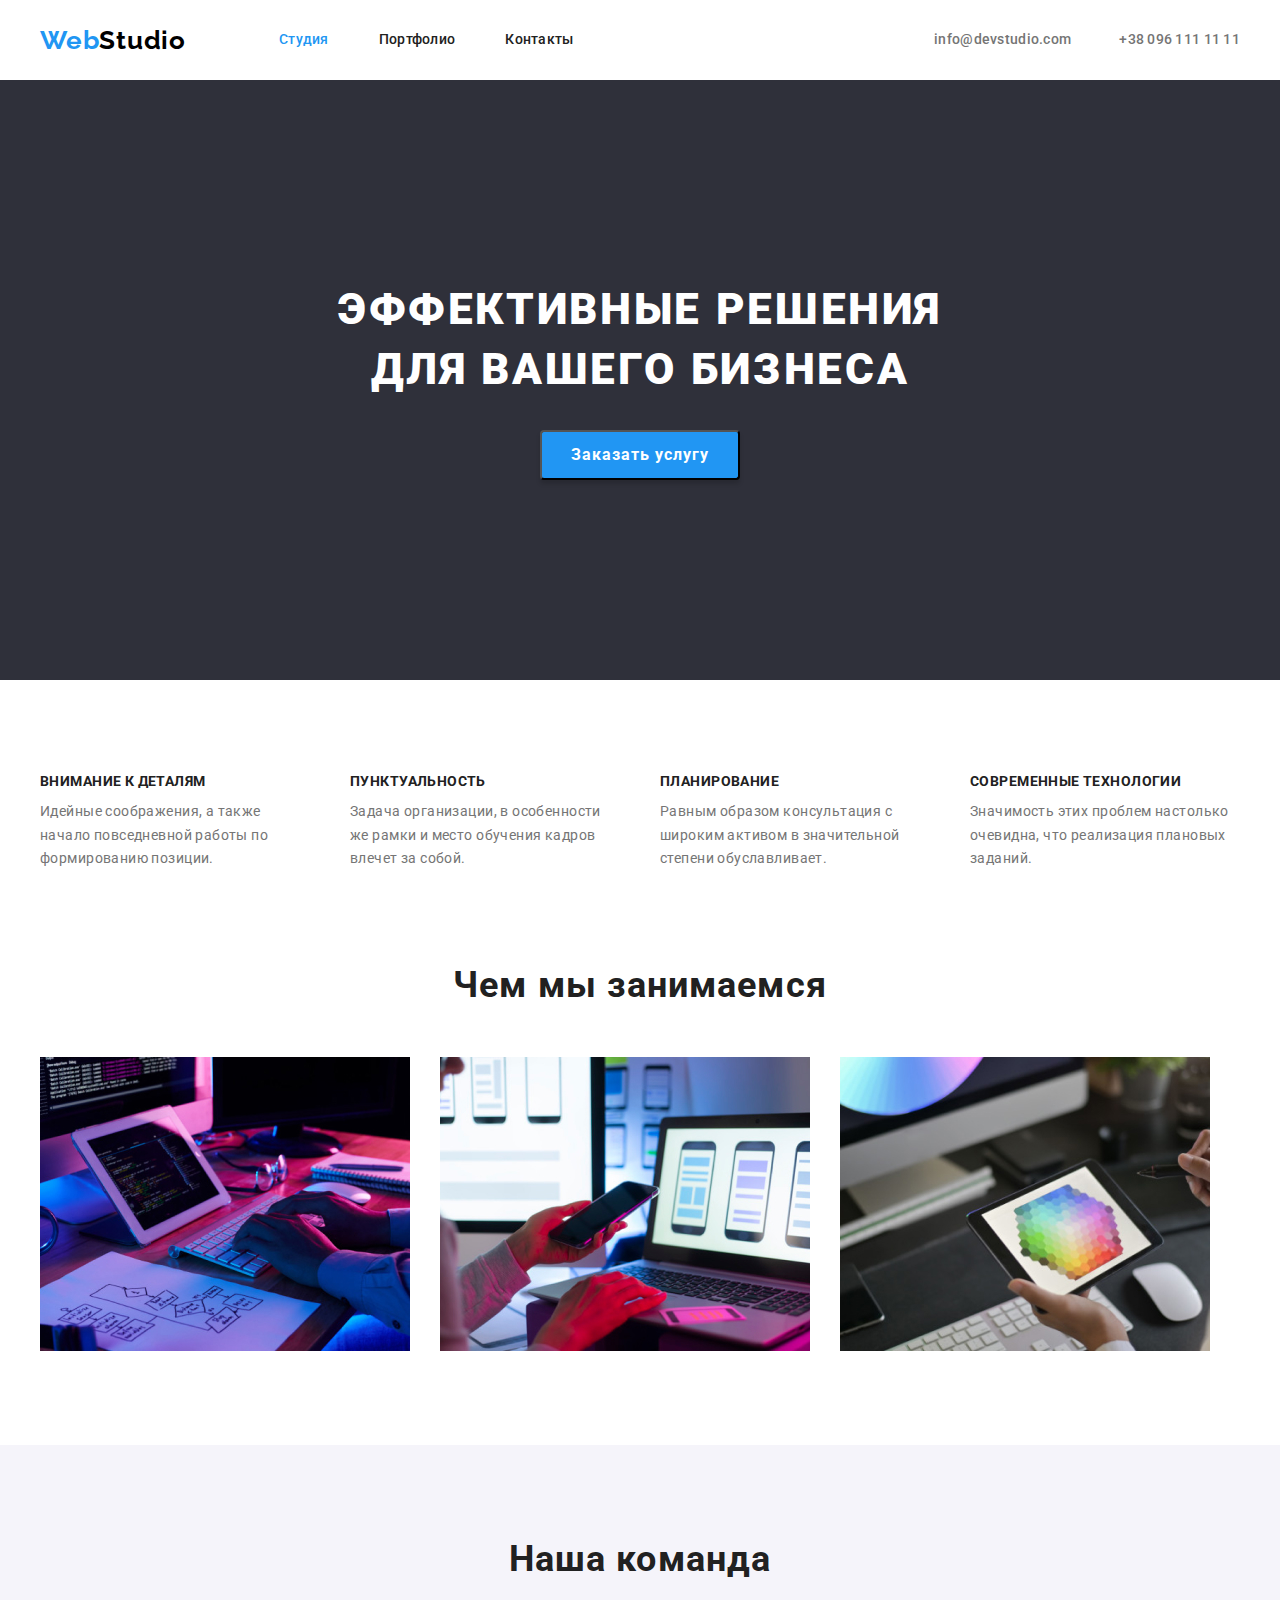
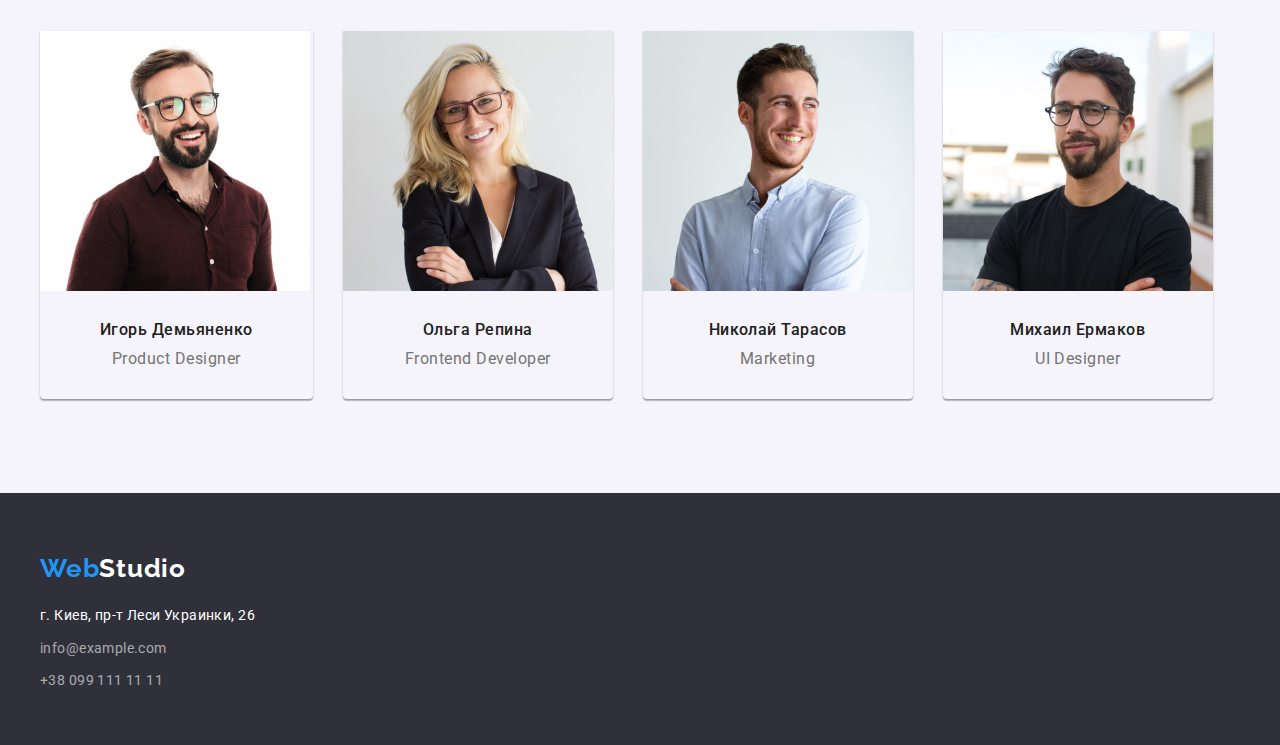
==== index.html @ 692b7ed9 "create" ====
<!DOCTYPE html>
<html lang="ru">
  <head>
    <meta charset="UTF-8" />
    <meta name="viewport" content="width=device-width, initial-scale=1.0" />
    <title>Студия</title>
    <link
      rel="stylesheet"
      href="htts://cdnjs.cloudflare.com/ajax/libs/modern-normalize/1.0.0/modern-normalize.css"
    />
    <link
      href="https://fonts.googleapis.com/css2?family=Raleway:wght@700&family=Roboto:wght@400;500;700;900&display=swap"
      rel="stylesheet"
    />

    <link rel="stylesheet" href="./css/styles.css" />
  </head>

  <body>
    <!-- HEADER -->
    <header class="header">
      <div class="container">
        <nav class="navigation">
          <a class="logo link" href=""
            >Web<span class="logo-second">Studio</span>
          </a>
          <ul class="navigation-list list">
            <li class="navigation-list-item">
              <a
                class="navigation-list-link link current size-navigation"
                href=""
                >Студия</a
              >
            </li>
            <li class="navigation-list-item">
              <a
                class="navigation-list-link link size-navigation"
                href="./portfolio.html"
                >Портфолио</a
              >
            </li>
            <li class="navigation-list-item">
              <a class="navigation-list-link link size-navigation" href=""
                >Контакты</a
              >
            </li>
          </ul>
        </nav>
        <ul class="list navigation-second">
          <li>
            <a class="header-mail link" href="mailto:info@devstudio.com "
              >info@devstudio.com</a
            >
          </li>
          <li class="list-telephone">
            <a class="header-tel link" href="tel:+380961111111"
              >+38 096 111 11 11</a
            >
          </li>
        </ul>
      </div>
    </header>
    <main>
      <!--services-->
      <section class="services">
        <div class="container">
          <h1 class="main-title">Эффективные решения для вашего бизнеса</h1>
          <button class="button" type="button">Заказать услугу</button>
        </div>
      </section>
      <!--quality-->
      <section class="middle">
        <div class="container">
          <h2 hidden>Наши лучшие качества</h2>
          <ul class="list list-forms">
            <li class="list-quality">
              <h3 class="quality">Внимание к деталям</h3>
              <p class="quality-inside">
                Идейные соображения, а также начало повседневной работы по
                формированию позиции.
              </p>
            </li>
            <li class="list-quality">
              <h3 class="quality">Пунктуальность</h3>
              <p class="quality-inside">
                Задача организации, в особенности же рамки и место обучения
                кадров влечет за собой.
              </p>
            </li>
            <li class="list-quality">
              <h3 class="quality">Планирование</h3>
              <p class="quality-inside">
                Равным образом консультация с широким активом в значительной
                степени обуславливает.
              </p>
            </li>
            <li class="list-quality">
              <h3 class="quality">Современные технологии</h3>
              <p class="quality-inside">
                Значимость этих проблем настолько очевидна, что реализация
                плановых заданий.
              </p>
            </li>
          </ul>
        </div>
      </section>
      <!--about us-->
      <section class="jobs">
        <div class="container">
          <h2 class="about-us">Чем мы занимаемся</h2>
          <ul class="list picture-list">
            <li class="job-picture">
              <img
                src="./images/o-nas/box-1.jpg"
                alt="пишет код"
                width="370"
                height="294"
              />
            </li>
            <li class="job-picture">
              <img
                src="./images/o-nas/img.jpg"
                alt="держит телефон"
                width="370"
                height="294"
              />
            </li>
            <li class="job-picture">
              <img
                src="./images/o-nas/box-3.jpg"
                alt="держит планшет"
                width="370"
                height="294"
              />
            </li>
          </ul>
        </div>
      </section>
      <!--Команда-->
      <section class="section-second">
        <div class="container">
          <h2 class="team">Наша команда</h2>
          <ul class="list list-photo">
            <li class="photo-border">
              <img
                src="./images/komanda/img.jpg"
                alt="фото парня"
                width="270"
                height="260"
              />
              <div class="name">
                <h3 class="team-name">Игорь Демьяненко</h3>
                <p class="team-profil" lang="en">Product Designer</p>
              </div>
            </li>
            <li class="photo-border">
              <img
                src="./images/komanda/img-1.jpg"
                alt="фото девушки"
                width="270"
                height="260"
              />
              <div class="name">
                <h3 class="team-name">Ольга Репина</h3>
                <p class="team-profil" lang="en">Frontend Developer</p>
              </div>
            </li>
            <li class="photo-border">
              <img
                src="./images/komanda/img-2.jpg"
                alt="фото парня"
                width="270"
                height="260"
              />
              <div class="name">
                <h3 class="team-name">Николай Тарасов</h3>
                <p class="team-profil" lang="en">Marketing</p>
              </div>
            </li>
            <li class="photo-border">
              <img
                src="./images/komanda/img-3.jpg"
                alt="фото парня"
                width="270"
                height="260"
              />
              <div class="name">
                <h3 class="team-name">Михаил Ермаков</h3>
                <p class="team-profil" lang="en">UI Designer</p>
              </div>
            </li>
          </ul>
        </div>
      </section>
    </main>
    <!--Footer-->
    <footer class="footer">
      <div class="container">
        <a class="footer-logo link" href=""
          >Web<span class="footer-logo-second">Studio</span>
        </a>
        <address class="list-adress">
          <a
            class="address navigation-list-link link"
            href=" https://goo.gl/maps/Kp2JSWdoejmREXsi8"
            >г. Киев, пр-т Леси Украинки, 26</a
          >

          <a
            class="navigation-list-link contacts link"
            href="mailto:info@example.com"
            >info@example.com</a
          >

          <a class="navigation-list-link contacts link" href="tel:+380991111111"
            >+38 099 111 11 11</a
          >
        </address>
      </div>
    </footer>
  </body>
</html>
---- css/styles.css ----
/*-----INDEX.HTML-------*/

/*-----GENERAL-----*/
:root {
  --primary-text-color: #757575;
  --title-text-color: #212121;
  --main-text-color: #ffffff;
  --accent-color: #2196f3;
  --logo-color: #000000;
  --other-color: #f5f4fa;
  --contacts-color: rgba(255, 255, 255, 0.6);
  --background-color: #2f303a;
}

*,
*::before,
*::after {
  box-sizing: border-box;
  margin: 0;
  padding: 0;
}
body {
  font-family: 'Roboto', sans-serif;
  background: var(--main-text-color);
}
.list {
  list-style: none;
}
.link {
  text-decoration: none;
}

img {
  display: block;
}

.container {
  width: 1230px;
  padding: 0 15px;
  margin: 0 auto;
  align-items: center;
}

/*----- END GENERAL-----*/

/*-----HEADER-----*/

.header .container {
  display: flex;
}
.logo {
  margin-right: 93px;
}
.navigation-list-item:not(:last-child) {
  margin-right: 50px;
}

.navigation {
  display: flex;
  align-items: center;
}
.navigation-list {
  display: flex;
}
.navigation-second {
  display: flex;
  justify-content: flex-end;
  margin-left: auto;
}
.list-telephone {
  margin-left: 48px;
}

.logo {
  font-family: 'Raleway', sans-serif;
  font-weight: 700;
  font-size: 26px;
  line-height: 1.19;
  letter-spacing: 0.03em;
  color: var(--accent-color);
}
.logo-second {
  color: var(--logo-color);
}

.navigation-list-link {
  display: block;
  font-weight: 500;
  font-size: 14px;
  line-height: 1.14;
  letter-spacing: 0.02em;
  color: var(--title-text-color);
}

.navigation-list-link:hover,
.navigation-list-link:focus,
.header-mail:hover,
.header-mail:focus,
.header-tel:hover,
.header-tel:focus {
  color: var(--accent-color);
}
.current {
  color: var(--accent-color);
}
.size-navigation {
  padding-top: 32px;
  padding-bottom: 32px;
}

.header-mail,
.header-tel {
  display: block;

  font-weight: 500;
  font-size: 14px;
  line-height: 1.14;
  letter-spacing: 0.02em;
  color: var(--primary-text-color);
  padding-top: 32px;
  padding-bottom: 32px;
}

/*-----END HEADER-----*/

/*------MAIN------*/
.services {
  background: var(--background-color);
  text-align: center;
  padding-top: 200px;
  padding-bottom: 200px;
}

.main-title {
  font-weight: 900;
  font-size: 44px;
  line-height: 1.36;
  letter-spacing: 0.06em;
  text-transform: uppercase;
  color: var(--main-text-color);
  width: 660px;
  margin: 0 auto;
}
.button {
  background: var(--accent-color);
  box-shadow: 0px 4px 4px rgba(0, 0, 0, 0.15);
  font-weight: 700;
  font-size: 16px;
  line-height: 1.87;
  letter-spacing: 0.06em;
  color: var(--main-text-color);
  width: 200px;
  height: 50px;
  border-radius: 4px;
  margin-top: 30px;
}

.pictures-items {
  padding: 20px 24px 20px 24px;
}
.list-quality:not(:last-child) {
  margin-right: 30px;
}
.list-forms {
  display: flex;
  justify-content: space-between;
}
.middle {
  padding-top: 94px;
}

.quality {
  font-weight: 700;
  font-size: 14px;
  line-height: 1.14;
  letter-spacing: 0.03em;
  text-transform: uppercase;
  color: var(--title-text-color);

  margin-bottom: 10px;
}

.quality-inside {
  font-weight: 400;
  font-size: 14px;
  line-height: 1.71;
  letter-spacing: 0.03em;
  color: var(--primary-text-color);
  width: 270px;
}

.job-picture:not(:last-child) {
  margin-right: 30px;
}

.picture-list {
  display: flex;
}
.about-us,
.team {
  font-weight: 700;
  font-size: 36px;
  line-height: 1.16;
  letter-spacing: 0.03em;
  color: var(--title-text-color);
}
.jobs {
  padding-top: 94px;
  padding-bottom: 94px;
}

.about-us {
  text-align: center;

  margin-bottom: 50px;
}
.section-second {
  background: var(--other-color);
  padding-top: 94px;
  padding-bottom: 94px;
}
.photo-border:not(:last-child) {
  margin-right: 30px;
}
.photo-border {
  box-shadow: 0px 1px 3px rgba(0, 0, 0, 0.12), 0px 1px 1px rgba(0, 0, 0, 0.14),
    0px 2px 1px rgba(0, 0, 0, 0.2);
  border-radius: 0px 0px 4px 4px;
}

.team {
  text-align: center;
  margin-bottom: 50px;
}

.list-photo {
  display: flex;
}

.team-name {
  font-weight: 500;
  font-size: 16px;
  line-height: 1.18;
  letter-spacing: 0.03em;
  color: var(--title-text-color);
}
.name {
  text-align: center;
  padding-top: 30px;
  padding-bottom: 30px;
  padding-left: 60px;
  padding-right: 60px;
}
.team-profil {
  font-weight: 400;
  font-size: 16px;
  line-height: 1.18;
  letter-spacing: 0.03em;
  color: var(--primary-text-color);
  text-align: center;
  margin-top: 10px;
}
/*------END MAIN------*/

/*------FOOTER------*/

.footer {
  background: var(--background-color);
  height: 252px;
  padding-top: 60px;
  padding-bottom: 60px;
}
.list-adress {
  margin-top: 20px;
}
.footer-logo {
  font-family: 'Raleway', sans-serif;
  font-weight: 700;
  font-size: 26px;
  line-height: 1.19;
  letter-spacing: 0.03em;
  color: var(--accent-color);
}
.footer-logo-second {
  color: var(--main-text-color);
}
.navigation-list-link:not(:last-child) {
  margin-bottom: 9px;
}
.address {
  font-style: normal;
  font-weight: 400;
  font-size: 14px;
  line-height: 1.71;
  letter-spacing: 0.03em;
  color: var(--main-text-color);
}

.contacts {
  font-style: normal;
  font-weight: 400;
  font-size: 14px;
  line-height: 1.71;
  letter-spacing: 0.03em;
  color: var(--contacts-color);
}

/*------END FOOTER------*/

/*----END INDEX.HTML----*/

/*----PORTFOLIO-----*/

.header-border {
  border-bottom: 1px solid #ececec;
}

.first-section {
  padding-bottom: 94px;
  padding-top: 94px;
}
/*----MAIN-----*/

.all-button {
  display: flex;
  justify-content: center;

  margin-bottom: 50px;
}
.project:not(:last-child) {
  margin-right: 8px;
}
.projects {
  font-weight: 500;
  font-size: 16px;
  line-height: 1.62;
  letter-spacing: 0.03em;
  color: var(--title-text-color);
  background: var(--other-color);
  border-radius: 4px;
  text-align: center;
  padding-top: 6px;
  padding-bottom: 6px;
  padding-right: 22px;
  padding-left: 22px;
}
.projects:hover,
.projects:focus {
  background: var(--accent-color);
  color: var(--main-text-color);
}
.border:nth-child(3n) {
  margin-right: 0;
}
.border:nth-last-child(-n + 3) {
  margin-bottom: 0;
}
.border {
  width: 370px;

  border: 1px solid #eeeeee;
  margin-right: 30px;
  margin-bottom: 30px;
}

.container .list {
  display: flex;
  flex-wrap: wrap;
}
.our-projects {
  font-weight: 700;
  font-size: 18px;
  line-height: 2;
  letter-spacing: 0.06em;
  color: var(--title-text-color);
  margin-bottom: 4px;
}

.our-projects-type {
  font-weight: 400;
  font-size: 16px;
  line-height: 1.87;
  letter-spacing: 0.03em;
  color: var(--primary-text-color);
}

/*-----END MAIN*/ ;
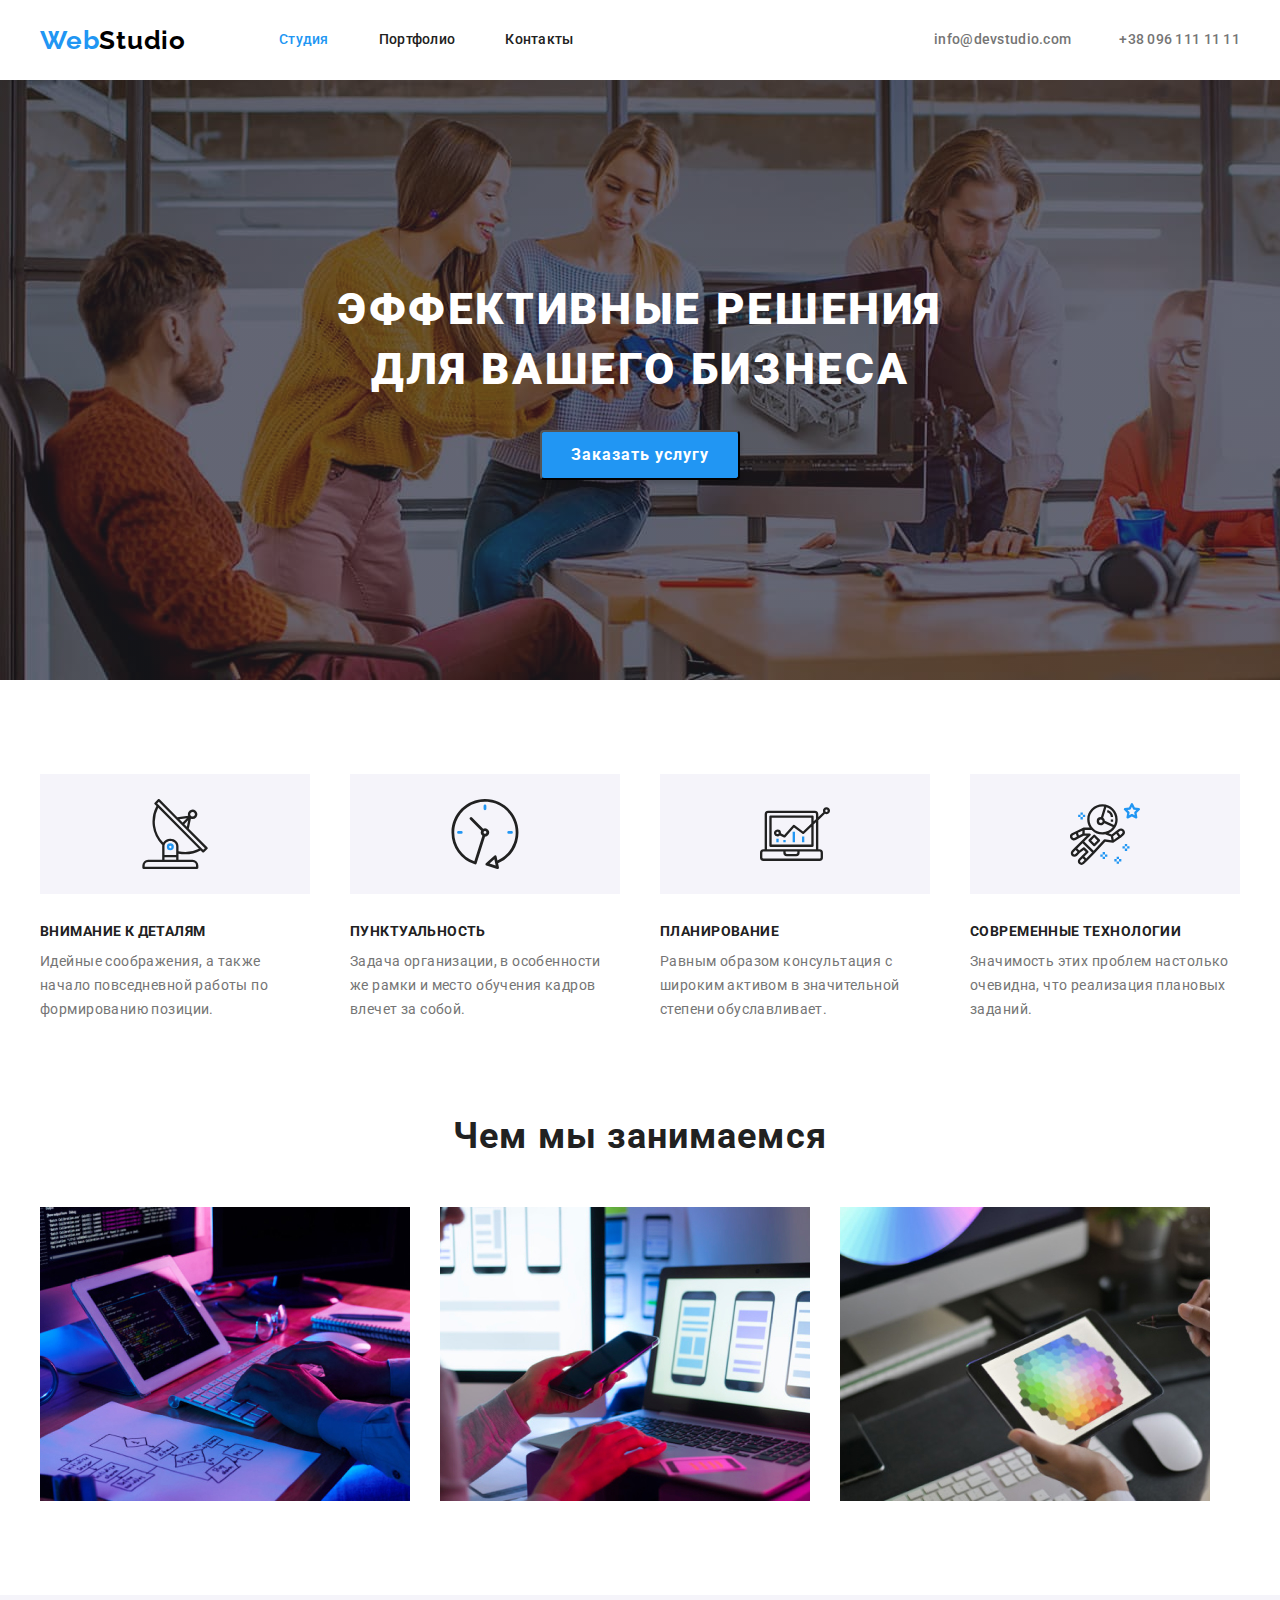
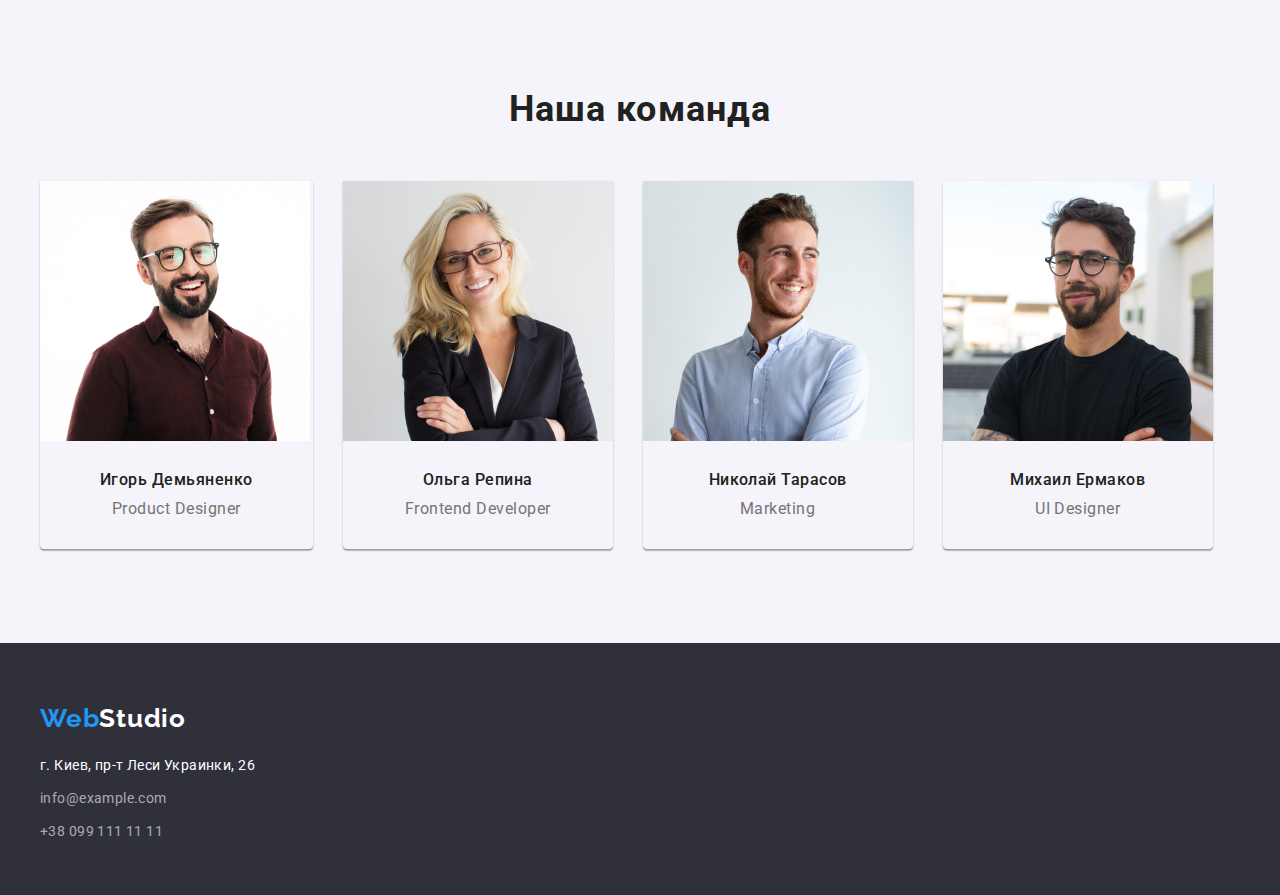
==== commit 3dc5fe2c: "20%" ====
--- a/index.html
+++ b/index.html
@@ -62,7 +62,7 @@
     </header>
     <main>
       <!--services-->
-      <section class="services">
+      <section class="services overlay">
         <div class="container">
           <h1 class="main-title">Эффективные решения для вашего бизнеса</h1>
           <button class="button" type="button">Заказать услугу</button>
@@ -73,28 +73,28 @@
         <div class="container">
           <h2 hidden>Наши лучшие качества</h2>
           <ul class="list list-forms">
-            <li class="list-quality">
+            <li class="list-quality icon-group">
               <h3 class="quality">Внимание к деталям</h3>
               <p class="quality-inside">
                 Идейные соображения, а также начало повседневной работы по
                 формированию позиции.
               </p>
             </li>
-            <li class="list-quality">
+            <li class="list-quality icon-clock">
               <h3 class="quality">Пунктуальность</h3>
               <p class="quality-inside">
                 Задача организации, в особенности же рамки и место обучения
                 кадров влечет за собой.
               </p>
             </li>
-            <li class="list-quality">
+            <li class="list-quality icon-diagram">
               <h3 class="quality">Планирование</h3>
               <p class="quality-inside">
                 Равным образом консультация с широким активом в значительной
                 степени обуславливает.
               </p>
             </li>
-            <li class="list-quality">
+            <li class="list-quality icon-astronaut">
               <h3 class="quality">Современные технологии</h3>
               <p class="quality-inside">
                 Значимость этих проблем настолько очевидна, что реализация
--- a/css/styles.css
+++ b/css/styles.css
@@ -111,7 +111,6 @@
 .header-mail,
 .header-tel {
   display: block;
-
   font-weight: 500;
   font-size: 14px;
   line-height: 1.14;
@@ -124,8 +123,18 @@
 /*-----END HEADER-----*/
 
 /*------MAIN------*/
+.overlay {
+  background-image: linear-gradient(
+      rgba(47, 48, 58, 0.4),
+      rgba(47, 48, 58, 0.4)
+    ),
+    url(../images/main/Overlay.jpg);
+  height: 600px;
+  max-width: 1600px;
+  margin-left: auto;
+  margin-right: auto;
+}
 .services {
-  background: var(--background-color);
   text-align: center;
   padding-top: 200px;
   padding-bottom: 200px;
@@ -161,6 +170,27 @@
 .list-quality:not(:last-child) {
   margin-right: 30px;
 }
+.list-quality::before {
+  display: block;
+  content: '';
+  height: 120px;
+  background-repeat: no-repeat;
+  background-position: center;
+  background-color: var(--other-color);
+}
+.icon-group::before {
+  background-image: url(../images/quality/Group.svg);
+}
+.icon-clock::before {
+  background-image: url(../images/quality/clock.svg);
+}
+.icon-diagram::before {
+  background-image: url(../images/quality/diagram.svg);
+}
+.icon-astronaut::before {
+  background-image: url(../images/quality/astronaut.svg);
+}
+
 .list-forms {
   display: flex;
   justify-content: space-between;
@@ -176,7 +206,7 @@
   letter-spacing: 0.03em;
   text-transform: uppercase;
   color: var(--title-text-color);
-
+  margin-top: 30px;
   margin-bottom: 10px;
 }
 
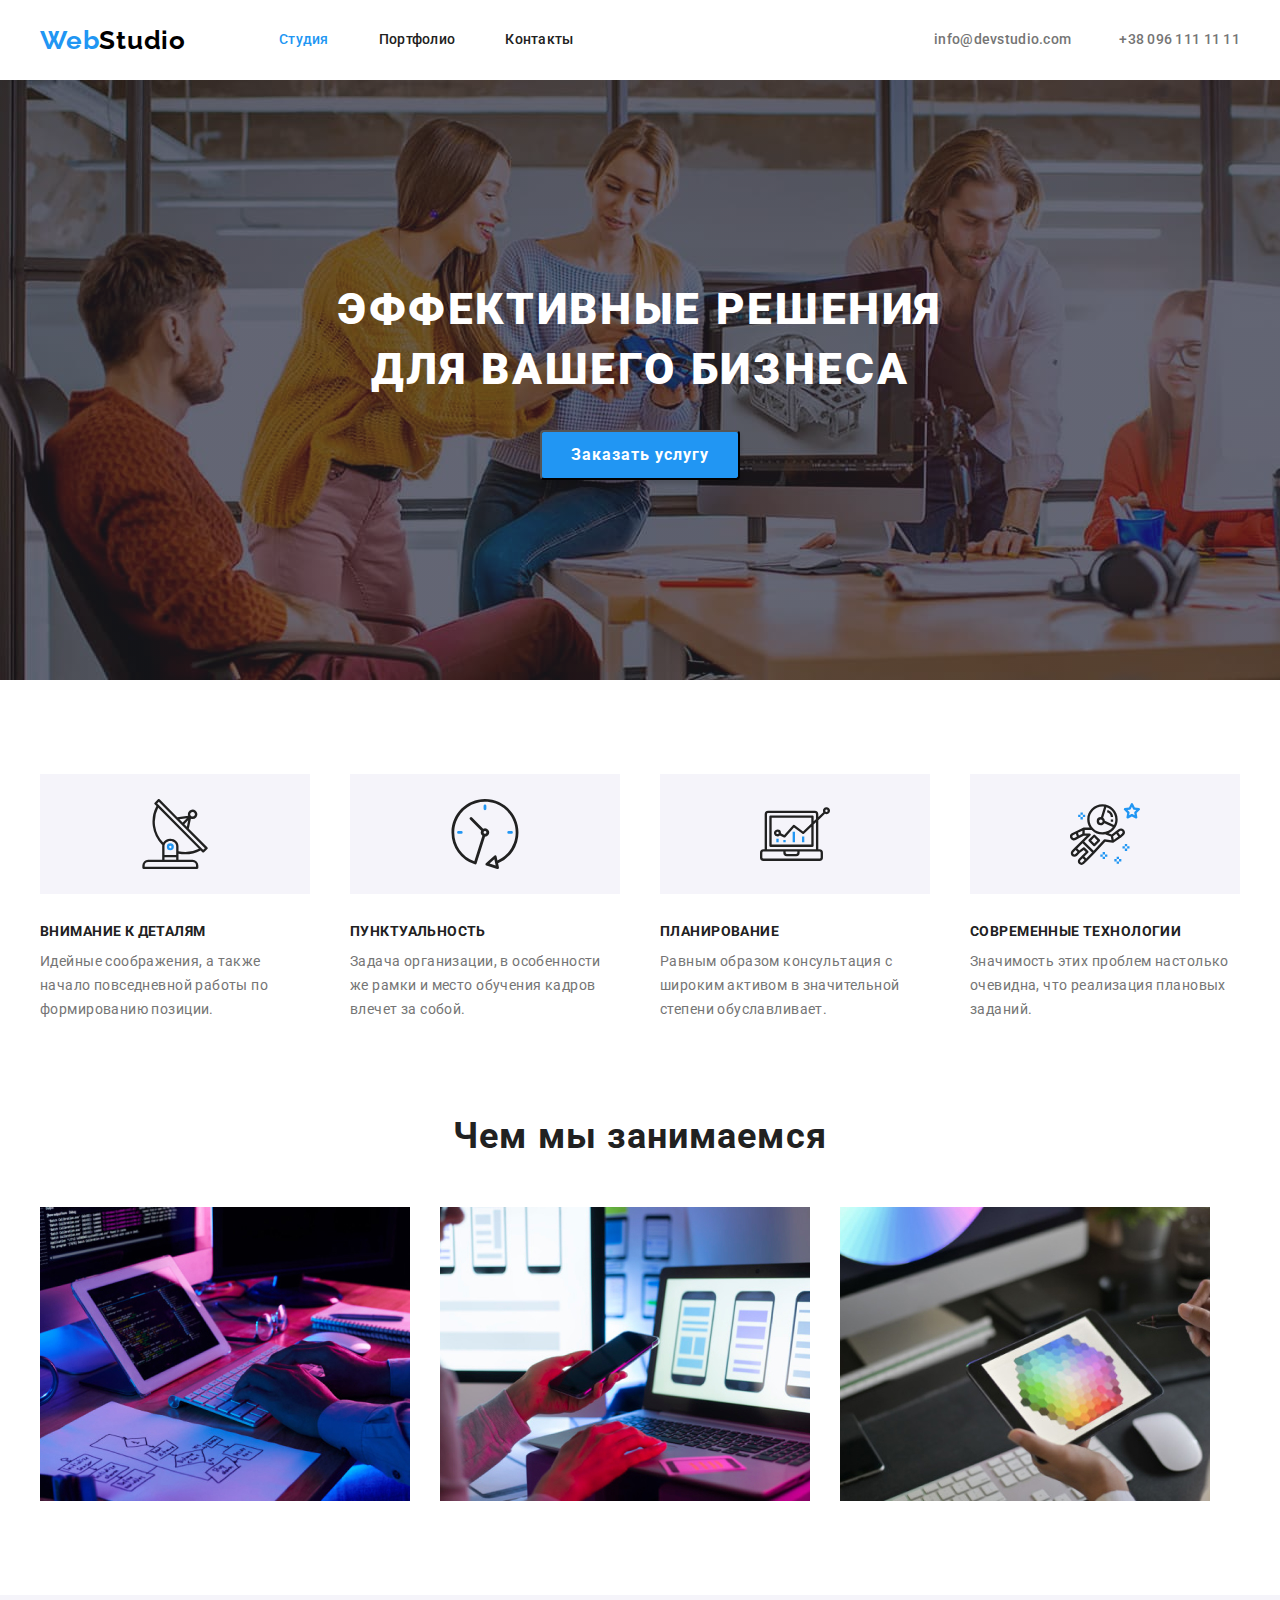
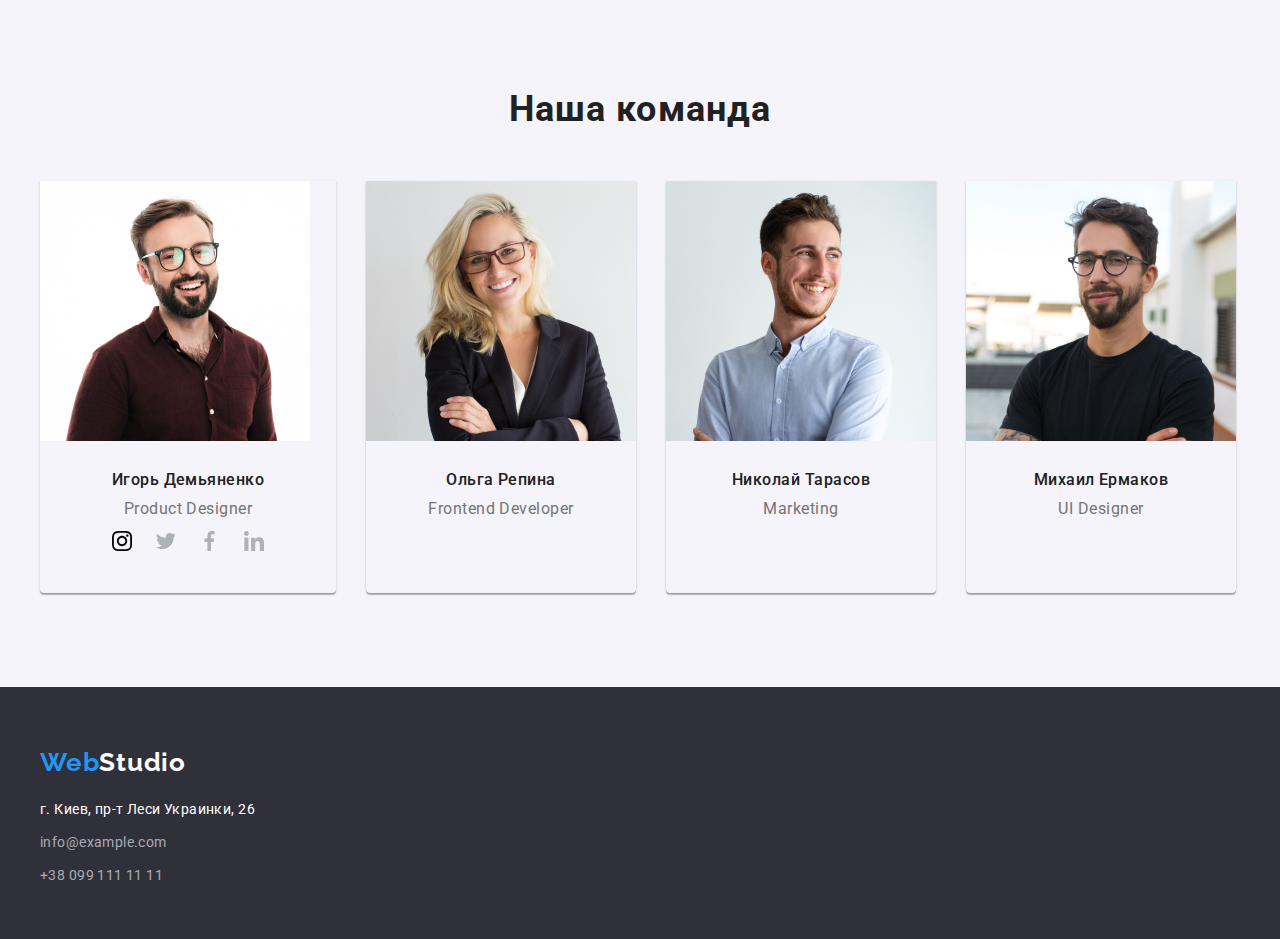
==== commit ebb01003: "40%" ====
--- a/index.html
+++ b/index.html
@@ -151,6 +151,36 @@
               <div class="name">
                 <h3 class="team-name">Игорь Демьяненко</h3>
                 <p class="team-profil" lang="en">Product Designer</p>
+                <ul class="list">
+                  <li>
+                    <a class="link icon-list-team" href="">
+                      <svg class="team-svg">
+                        <use href="./images/sprite.svg#icon-instagram"></use>
+                      </svg>
+                    </a>
+                  </li>
+                  <li>
+                    <a class="link icon-list-team" href="">
+                      <svg class="team-svg">
+                        <use href="./images/sprite.svg#icon-twitter"></use>
+                      </svg>
+                    </a>
+                  </li>
+                  <li>
+                    <a class="link icon-list-team" href="">
+                      <svg class="team-svg">
+                        <use href="./images/sprite.svg#icon-facebook"></use>
+                      </svg>
+                    </a>
+                  </li>
+                  <li>
+                    <a class="link icon-list-team" href="">
+                      <svg class="team-svg">
+                        <use href="./images/sprite.svg#icon-linkedin"></use>
+                      </svg>
+                    </a>
+                  </li>
+                </ul>
               </div>
             </li>
             <li class="photo-border">
--- a/css/styles.css
+++ b/css/styles.css
@@ -234,6 +234,17 @@
   letter-spacing: 0.03em;
   color: var(--title-text-color);
 }
+.icon-list-team {
+  display: flex;
+  align-items: center;
+  justify-content: center;
+  width: 44px;
+  height: 44px;
+}
+.team-svg {
+  width: 20px;
+  height: 20px;
+}
 .jobs {
   padding-top: 94px;
   padding-bottom: 94px;
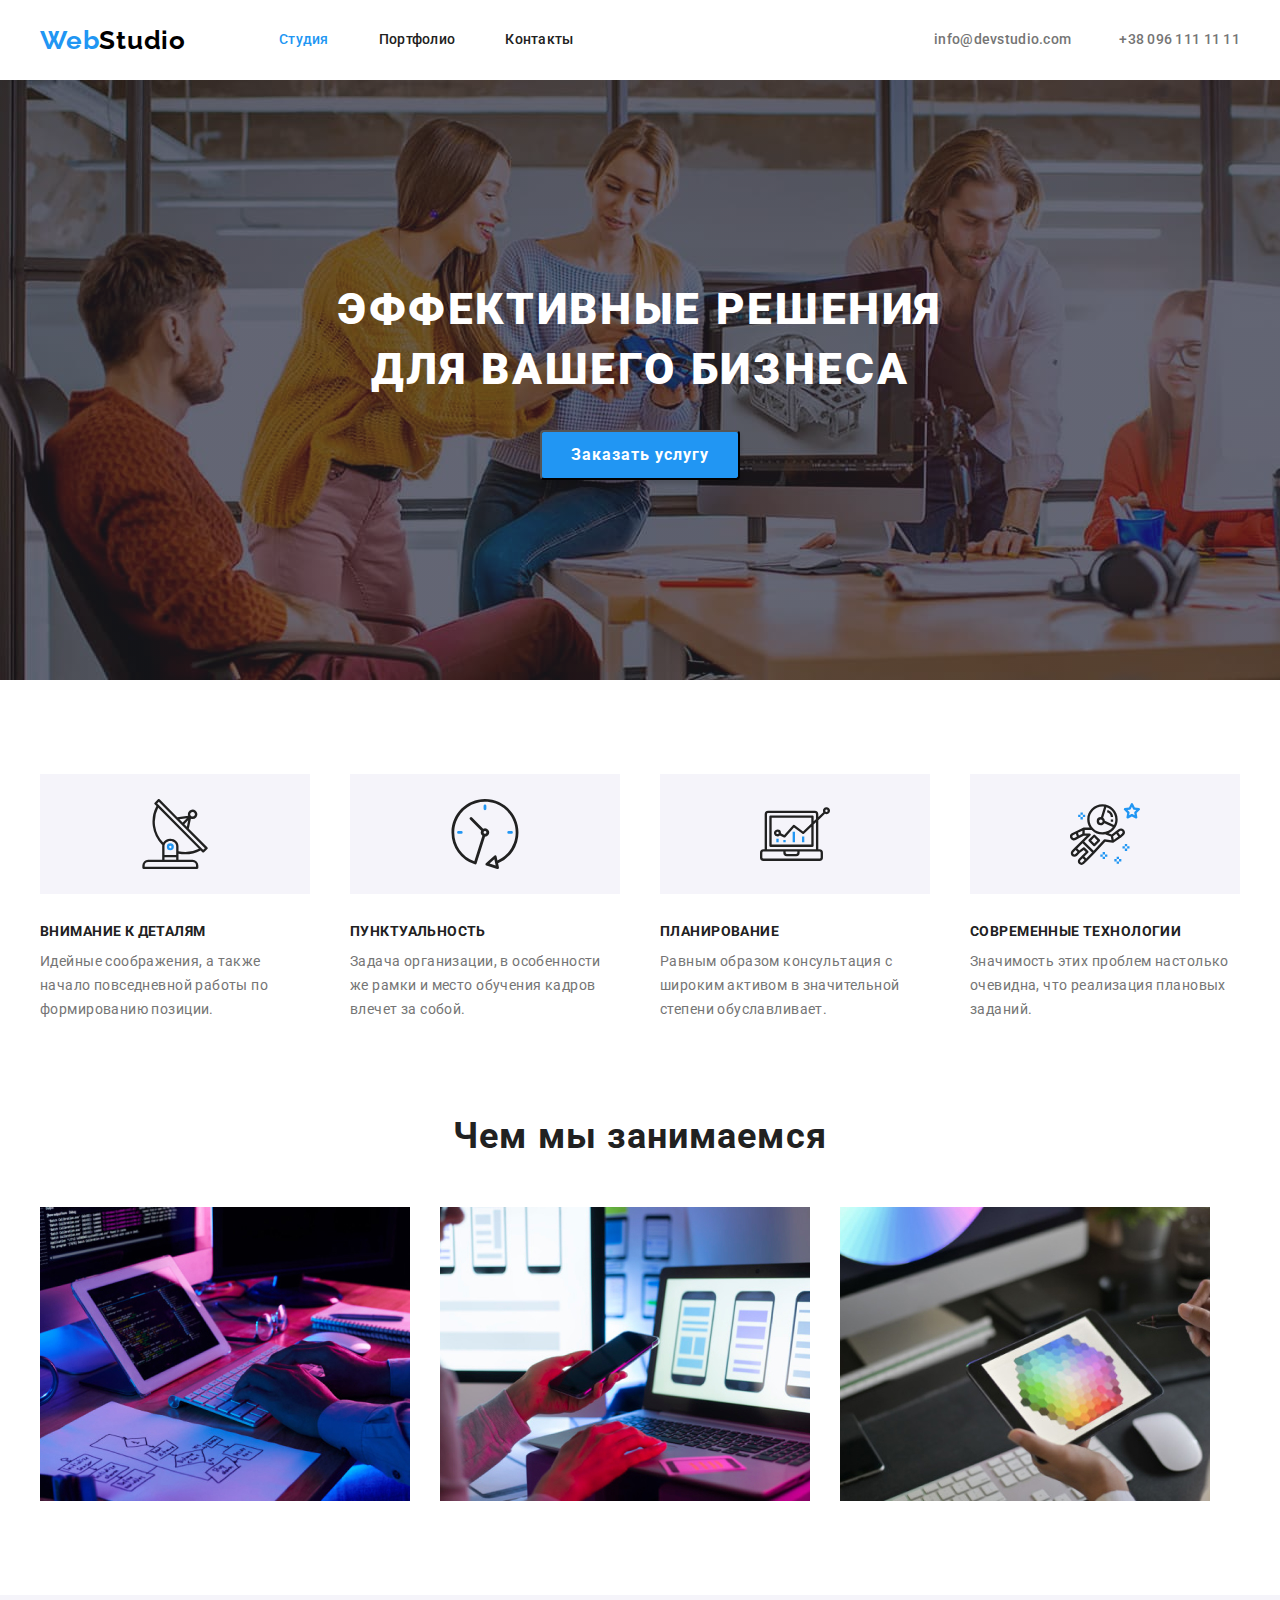
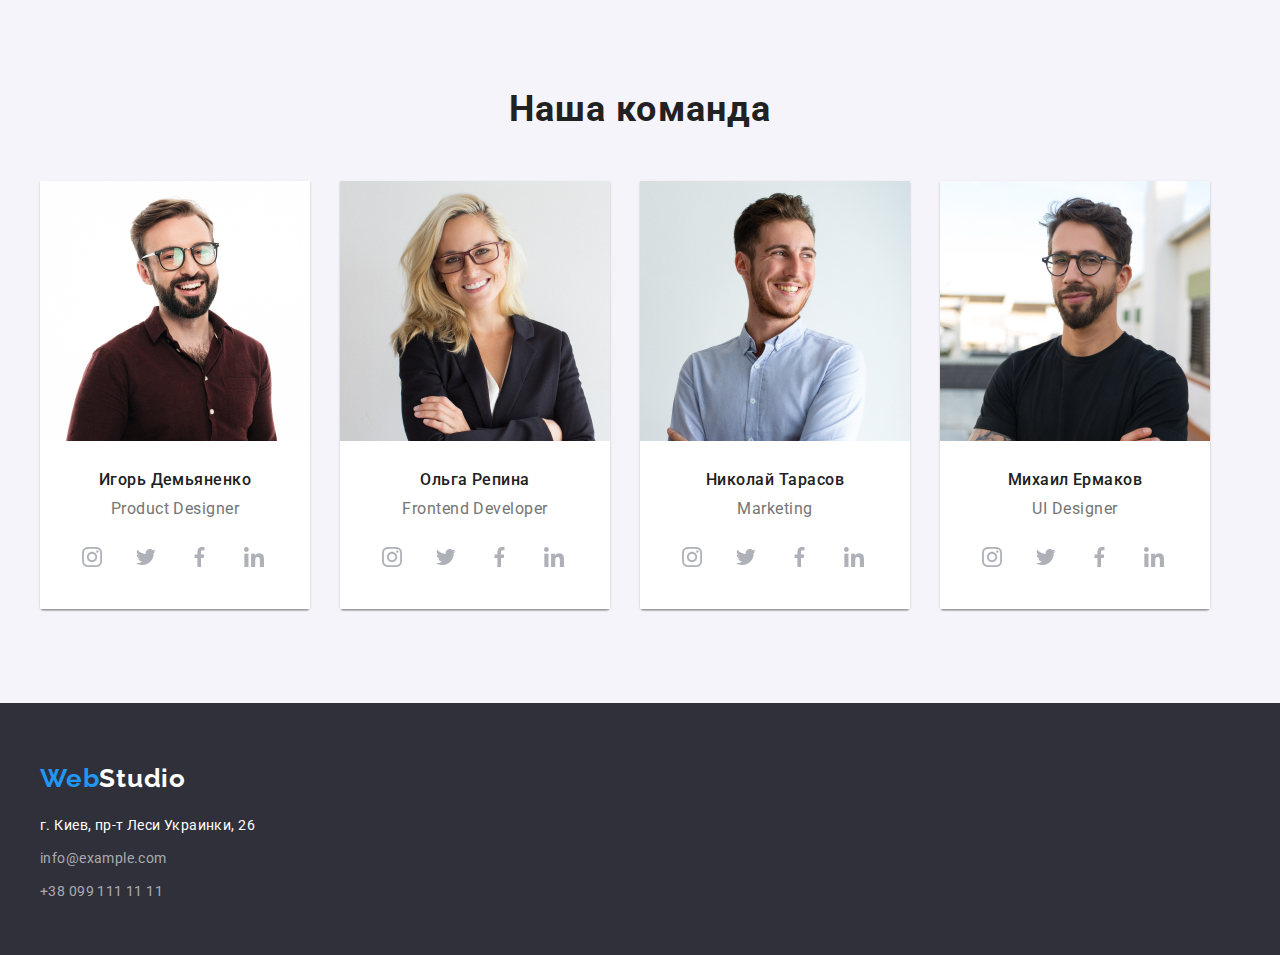
==== commit e81d1608: "50%" ====
--- a/index.html
+++ b/index.html
@@ -152,28 +152,28 @@
                 <h3 class="team-name">Игорь Демьяненко</h3>
                 <p class="team-profil" lang="en">Product Designer</p>
                 <ul class="list">
-                  <li>
+                  <li class="list-icon-svg">
                     <a class="link icon-list-team" href="">
                       <svg class="team-svg">
                         <use href="./images/sprite.svg#icon-instagram"></use>
                       </svg>
                     </a>
                   </li>
-                  <li>
+                  <li class="list-icon-svg">
                     <a class="link icon-list-team" href="">
                       <svg class="team-svg">
                         <use href="./images/sprite.svg#icon-twitter"></use>
                       </svg>
                     </a>
                   </li>
-                  <li>
+                  <li class="list-icon-svg">
                     <a class="link icon-list-team" href="">
                       <svg class="team-svg">
                         <use href="./images/sprite.svg#icon-facebook"></use>
                       </svg>
                     </a>
                   </li>
-                  <li>
+                  <li class="list-icon-svg">
                     <a class="link icon-list-team" href="">
                       <svg class="team-svg">
                         <use href="./images/sprite.svg#icon-linkedin"></use>
@@ -193,6 +193,36 @@
               <div class="name">
                 <h3 class="team-name">Ольга Репина</h3>
                 <p class="team-profil" lang="en">Frontend Developer</p>
+                <ul class="list">
+                  <li class="list-icon-svg">
+                    <a class="link icon-list-team" href="">
+                      <svg class="team-svg">
+                        <use href="./images/sprite.svg#icon-instagram"></use>
+                      </svg>
+                    </a>
+                  </li>
+                  <li class="list-icon-svg">
+                    <a class="link icon-list-team" href="">
+                      <svg class="team-svg">
+                        <use href="./images/sprite.svg#icon-twitter"></use>
+                      </svg>
+                    </a>
+                  </li>
+                  <li class="list-icon-svg">
+                    <a class="link icon-list-team" href="">
+                      <svg class="team-svg">
+                        <use href="./images/sprite.svg#icon-facebook"></use>
+                      </svg>
+                    </a>
+                  </li>
+                  <li class="list-icon-svg">
+                    <a class="link icon-list-team" href="">
+                      <svg class="team-svg">
+                        <use href="./images/sprite.svg#icon-linkedin"></use>
+                      </svg>
+                    </a>
+                  </li>
+                </ul>
               </div>
             </li>
             <li class="photo-border">
@@ -205,6 +235,36 @@
               <div class="name">
                 <h3 class="team-name">Николай Тарасов</h3>
                 <p class="team-profil" lang="en">Marketing</p>
+                <ul class="list">
+                  <li class="list-icon-svg">
+                    <a class="link icon-list-team" href="">
+                      <svg class="team-svg">
+                        <use href="./images/sprite.svg#icon-instagram"></use>
+                      </svg>
+                    </a>
+                  </li>
+                  <li class="list-icon-svg">
+                    <a class="link icon-list-team" href="">
+                      <svg class="team-svg">
+                        <use href="./images/sprite.svg#icon-twitter"></use>
+                      </svg>
+                    </a>
+                  </li>
+                  <li class="list-icon-svg">
+                    <a class="link icon-list-team" href="">
+                      <svg class="team-svg">
+                        <use href="./images/sprite.svg#icon-facebook"></use>
+                      </svg>
+                    </a>
+                  </li>
+                  <li class="list-icon-svg">
+                    <a class="link icon-list-team" href="">
+                      <svg class="team-svg">
+                        <use href="./images/sprite.svg#icon-linkedin"></use>
+                      </svg>
+                    </a>
+                  </li>
+                </ul>
               </div>
             </li>
             <li class="photo-border">
@@ -217,6 +277,36 @@
               <div class="name">
                 <h3 class="team-name">Михаил Ермаков</h3>
                 <p class="team-profil" lang="en">UI Designer</p>
+                <ul class="list">
+                  <li class="list-icon-svg">
+                    <a class="link icon-list-team" href="">
+                      <svg class="team-svg">
+                        <use href="./images/sprite.svg#icon-instagram"></use>
+                      </svg>
+                    </a>
+                  </li>
+                  <li class="list-icon-svg">
+                    <a class="link icon-list-team" href="">
+                      <svg class="team-svg">
+                        <use href="./images/sprite.svg#icon-twitter"></use>
+                      </svg>
+                    </a>
+                  </li>
+                  <li class="list-icon-svg">
+                    <a class="link icon-list-team" href="">
+                      <svg class="team-svg">
+                        <use href="./images/sprite.svg#icon-facebook"></use>
+                      </svg>
+                    </a>
+                  </li>
+                  <li class="list-icon-svg">
+                    <a class="link icon-list-team" href="">
+                      <svg class="team-svg">
+                        <use href="./images/sprite.svg#icon-linkedin"></use>
+                      </svg>
+                    </a>
+                  </li>
+                </ul>
               </div>
             </li>
           </ul>
--- a/css/styles.css
+++ b/css/styles.css
@@ -240,10 +240,21 @@
   justify-content: center;
   width: 44px;
   height: 44px;
+  border-radius: 50px;
+}
+.icon-list-team:hover .team-svg {
+  fill: white;
+}
+.icon-list-team:hover {
+  background-color: var(--accent-color);
 }
 .team-svg {
+  fill: #afb1b8;
   width: 20px;
   height: 20px;
+}
+.list-icon-svg:not(:last-child) {
+  margin-right: 10px;
 }
 .jobs {
   padding-top: 94px;
@@ -264,6 +275,7 @@
   margin-right: 30px;
 }
 .photo-border {
+  width: 270px;
   box-shadow: 0px 1px 3px rgba(0, 0, 0, 0.12), 0px 1px 1px rgba(0, 0, 0, 0.14),
     0px 2px 1px rgba(0, 0, 0, 0.2);
   border-radius: 0px 0px 4px 4px;
@@ -289,8 +301,9 @@
   text-align: center;
   padding-top: 30px;
   padding-bottom: 30px;
-  padding-left: 60px;
-  padding-right: 60px;
+  padding-left: 30px;
+  padding-right: 30px;
+  background-color: white;
 }
 .team-profil {
   font-weight: 400;
@@ -300,6 +313,7 @@
   color: var(--primary-text-color);
   text-align: center;
   margin-top: 10px;
+  margin-bottom: 16px;
 }
 /*------END MAIN------*/
 
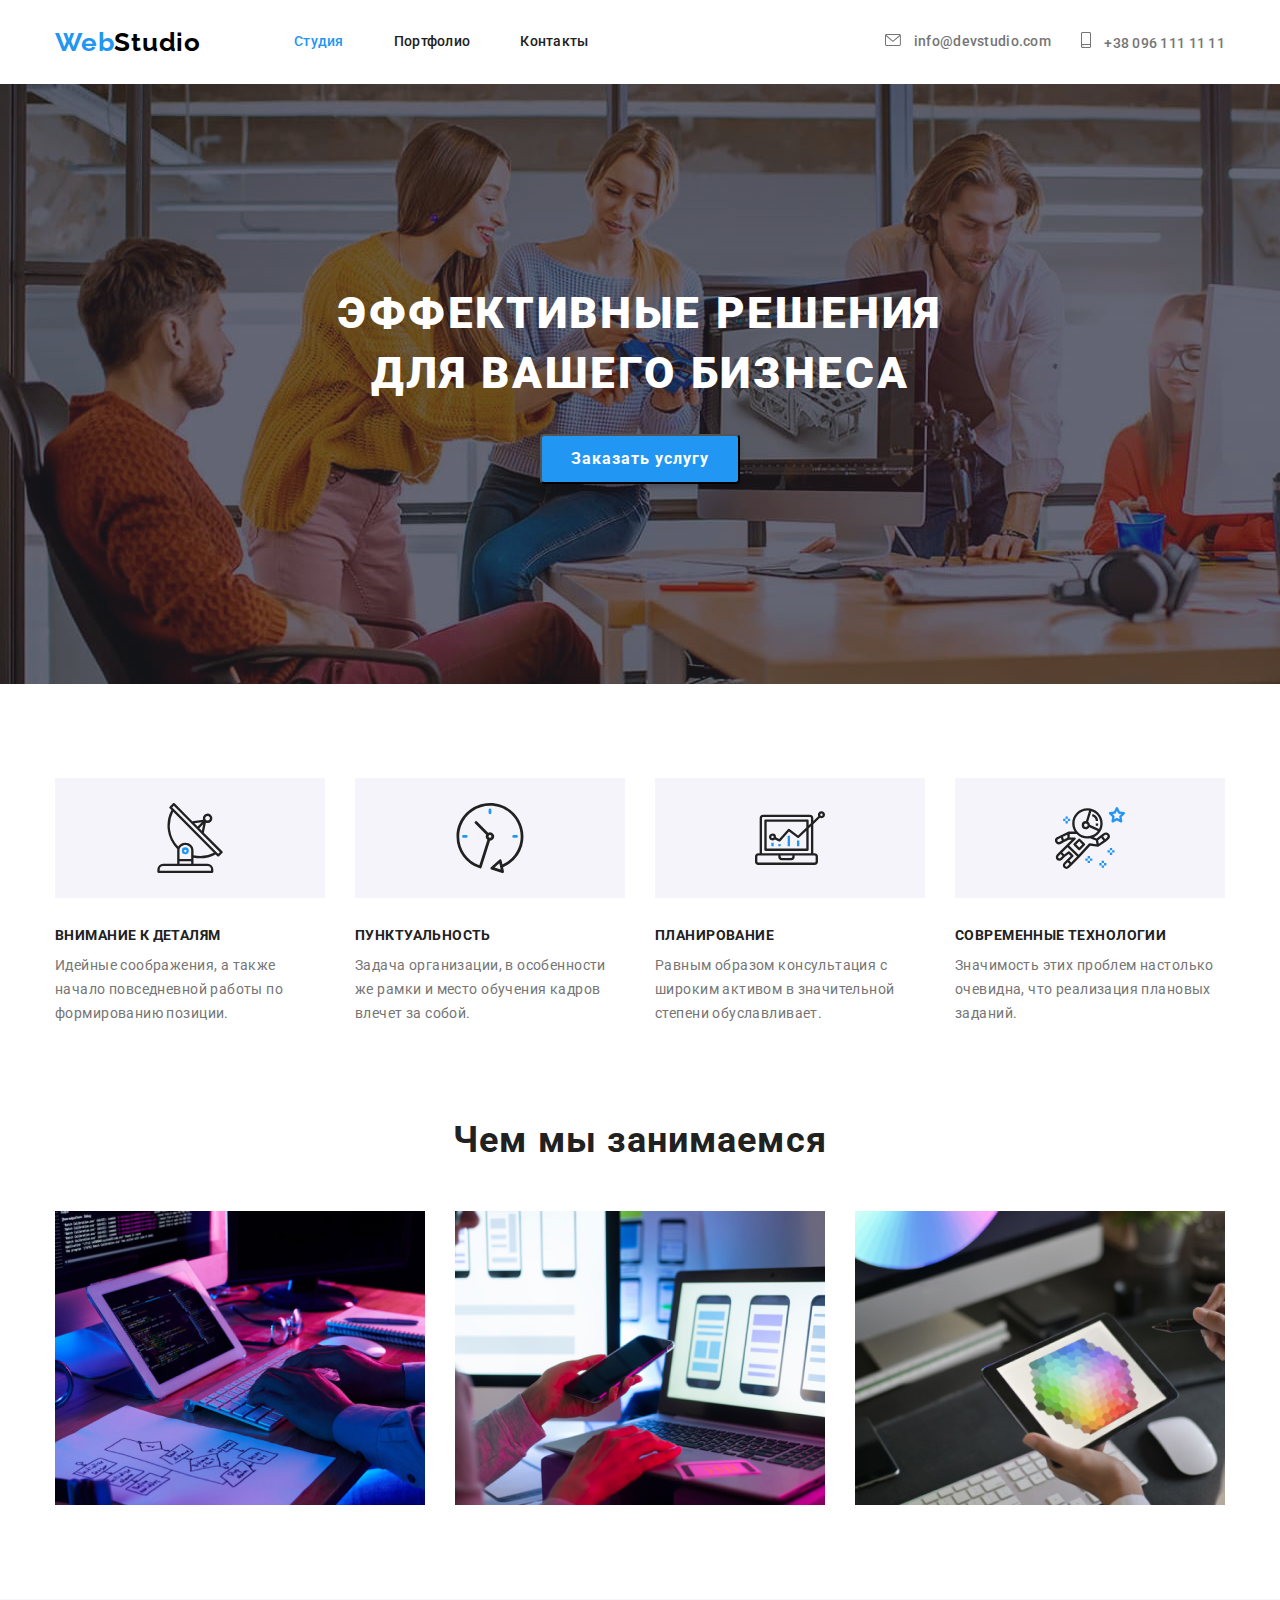
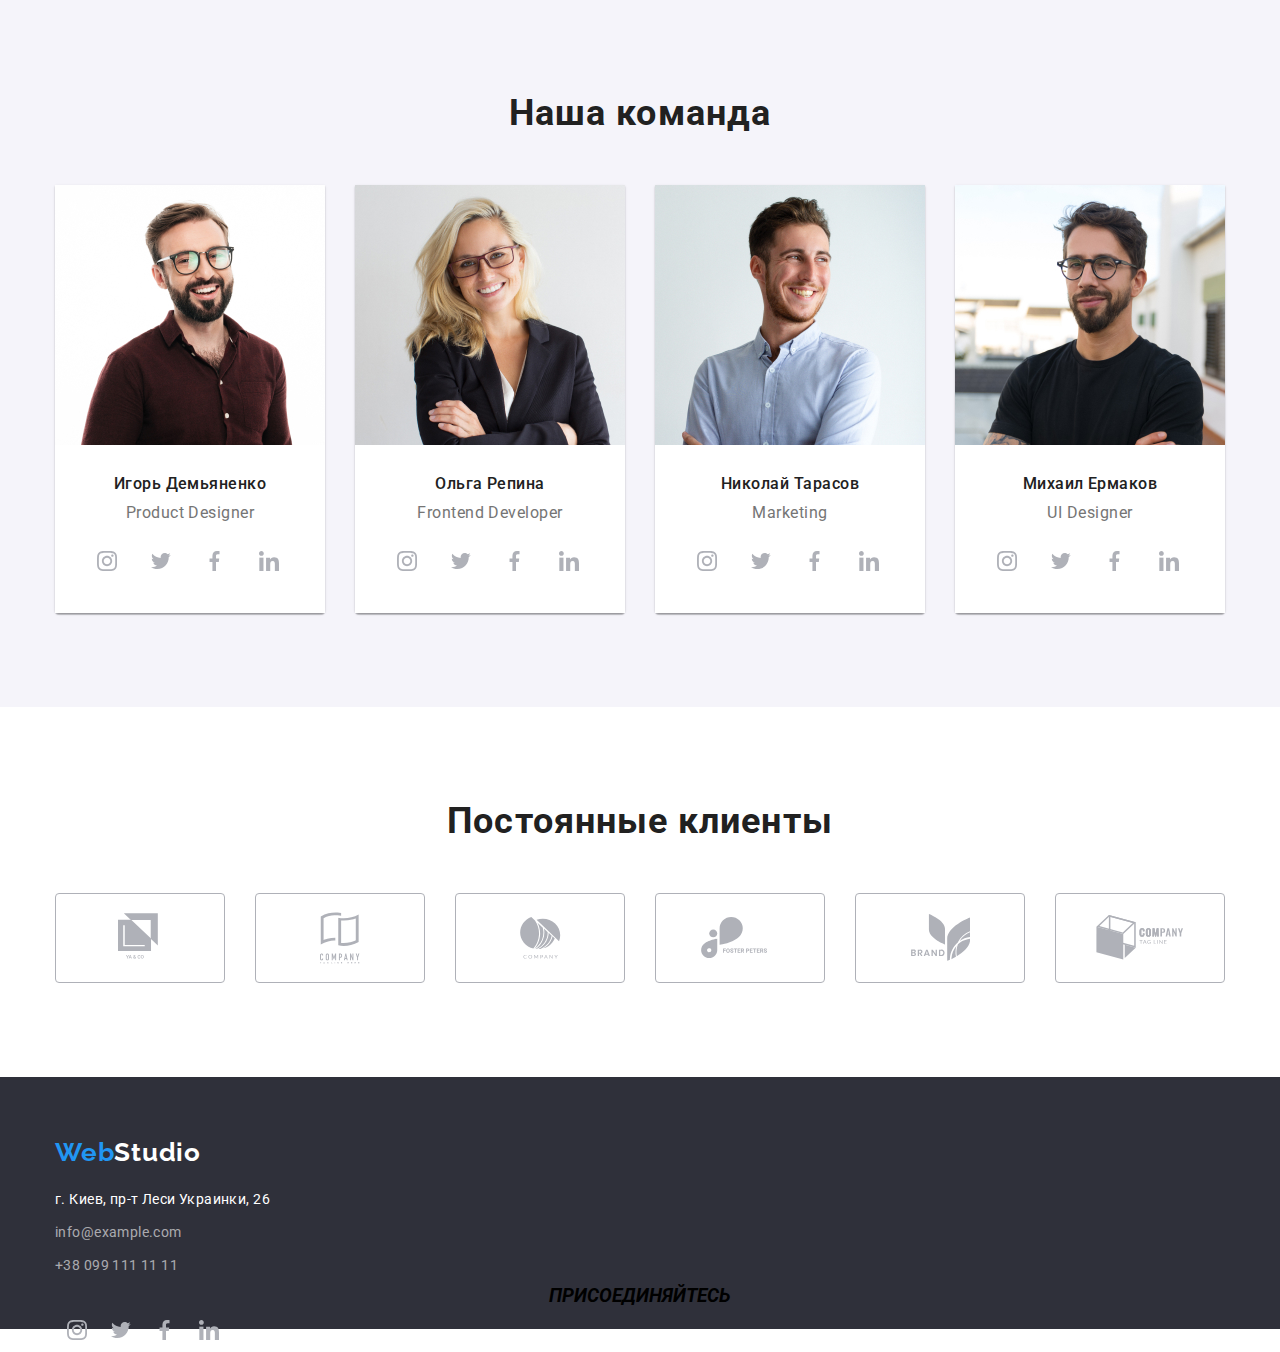
==== commit 9da957ae: "footer HZ" ====
--- a/index.html
+++ b/index.html
@@ -47,15 +47,21 @@
           </ul>
         </nav>
         <ul class="list navigation-second">
-          <li>
-            <a class="header-mail link" href="mailto:info@devstudio.com "
-              >info@devstudio.com</a
-            >
+          <li class="icon-header">
+            <a class="header-mail link" href="mailto:info@devstudio.com ">
+              <svg width="16" height="12" class="list-icon-header">
+                <use href="./images/sprite.svg#icon-mail"></use>
+              </svg>
+              info@devstudio.com
+            </a>
           </li>
-          <li class="list-telephone">
-            <a class="header-tel link" href="tel:+380961111111"
-              >+38 096 111 11 11</a
-            >
+          <li class="list-telephone icon-header">
+            <a class="header-tel link" href="tel:+380961111111">
+              <svg width="10" height="16" class="list-icon-header">
+                <use href="./images/sprite.svg#icon-smartphone"></use>
+              </svg>
+              +38 096 111 11 11
+            </a>
           </li>
         </ul>
       </div>
@@ -308,6 +314,55 @@
                   </li>
                 </ul>
               </div>
+            </li>
+          </ul>
+        </div>
+      </section>
+      <section class="clients">
+        <div class="container">
+          <h2 class="our-clients">Постоянные клиенты</h2>
+          <ul class="list all-clients">
+            <li class="list-clients">
+              <a class="list-clients-item" href="">
+                <svg width="44" height="49" class="clients-svg">
+                  <use href="./images/sprite.svg#icon-yako"></use>
+                </svg>
+              </a>
+            </li>
+            <li class="list-clients">
+              <a class="list-clients-item" href="">
+                <svg width="40" height="52" class="clients-svg">
+                  <use href="./images/sprite.svg#icon-company"></use>
+                </svg>
+              </a>
+            </li>
+            <li class="list-clients">
+              <a class="list-clients-item" href="">
+                <svg width="41" height="42" class="clients-svg">
+                  <use href="./images/sprite.svg#icon-Object"></use>
+                </svg>
+              </a>
+            </li>
+            <li class="list-clients">
+              <a class="list-clients-item" href="">
+                <svg width="79" height="42" class="clients-svg">
+                  <use href="./images/sprite.svg#icon-foster"></use>
+                </svg>
+              </a>
+            </li>
+            <li class="list-clients">
+              <a class="list-clients-item" href=""
+                ><svg width="59" height="47" class="clients-svg">
+                  <use href="./images/sprite.svg#icon-brand"></use>
+                </svg>
+              </a>
+            </li>
+            <li class="list-clients">
+              <a class="list-clients-item" href="">
+                <svg width="88" height="45" class="clients-svg">
+                  <use href="./images/sprite.svg#icon-tagline"></use>
+                </svg>
+              </a>
             </li>
           </ul>
         </div>
@@ -335,6 +390,37 @@
           <a class="navigation-list-link contacts link" href="tel:+380991111111"
             >+38 099 111 11 11</a
           >
+          <h3 class="proba">ПРИСОЕДИНЯЙТЕСЬ</h3>
+          <ul class="list">
+            <li>
+              <a class="link icon-list-team" href="">
+                <svg class="team-svg">
+                  <use href="./images/sprite.svg#icon-instagram"></use>
+                </svg>
+              </a>
+            </li>
+            <li>
+              <a class="link icon-list-team" href="">
+                <svg class="team-svg">
+                  <use href="./images/sprite.svg#icon-twitter"></use>
+                </svg>
+              </a>
+            </li>
+            <li>
+              <a class="link icon-list-team" href="">
+                <svg class="team-svg">
+                  <use href="./images/sprite.svg#icon-facebook"></use>
+                </svg>
+              </a>
+            </li>
+            <li>
+              <a class="link icon-list-team" href="">
+                <svg class="team-svg">
+                  <use href="./images/sprite.svg#icon-linkedin"></use>
+                </svg>
+              </a>
+            </li>
+          </ul>
         </address>
       </div>
     </footer>
--- a/css/styles.css
+++ b/css/styles.css
@@ -35,7 +35,7 @@
 }
 
 .container {
-  width: 1230px;
+  width: 1200px;
   padding: 0 15px;
   margin: 0 auto;
   align-items: center;
@@ -68,7 +68,7 @@
   margin-left: auto;
 }
 .list-telephone {
-  margin-left: 48px;
+  margin-left: 30px;
 }
 
 .logo {
@@ -119,7 +119,24 @@
   padding-top: 32px;
   padding-bottom: 32px;
 }
-
+.icon-header {
+  display: flex;
+  align-items: center;
+  justify-content: center;
+}
+
+.list-icon-header {
+  fill: var(--primary-text-color);
+}
+.header-mail:hover .list-icon-header {
+  fill: var(--accent-color);
+}
+.header-tel:hover .list-icon-header {
+  fill: var(--accent-color);
+}
+.list-icon-header {
+  margin-right: 10px;
+}
 /*-----END HEADER-----*/
 
 /*------MAIN------*/
@@ -225,6 +242,7 @@
 
 .picture-list {
   display: flex;
+  justify-content: space-between;
 }
 .about-us,
 .team {
@@ -315,6 +333,46 @@
   margin-top: 10px;
   margin-bottom: 16px;
 }
+
+.clients {
+  margin-top: 94px;
+  margin-bottom: 94px;
+}
+.all-clients {
+  display: flex;
+  justify-content: space-between;
+  padding-top: 50px;
+}
+
+.our-clients {
+  text-align: center;
+  font-weight: 700;
+  font-size: 36px;
+  line-height: 1.16;
+  letter-spacing: 0.03em;
+  color: var(--title-text-color);
+}
+
+.list-clients-item {
+  display: flex;
+  align-items: center;
+  justify-content: center;
+  width: 170px;
+  height: 90px;
+  border: 1px solid #afb1b8;
+  box-sizing: border-box;
+  border-radius: 4px;
+}
+.list-clients:hover .clients-svg {
+  fill: var(--accent-color);
+}
+.list-clients-item:hover {
+  border: 1px solid var(--accent-color);
+}
+.clients-svg {
+  fill: #afb1b8;
+}
+
 /*------END MAIN------*/
 
 /*------FOOTER------*/
@@ -360,6 +418,10 @@
   color: var(--contacts-color);
 }
 
+.proba {
+  text-align: center;
+}
+
 /*------END FOOTER------*/
 
 /*----END INDEX.HTML----*/
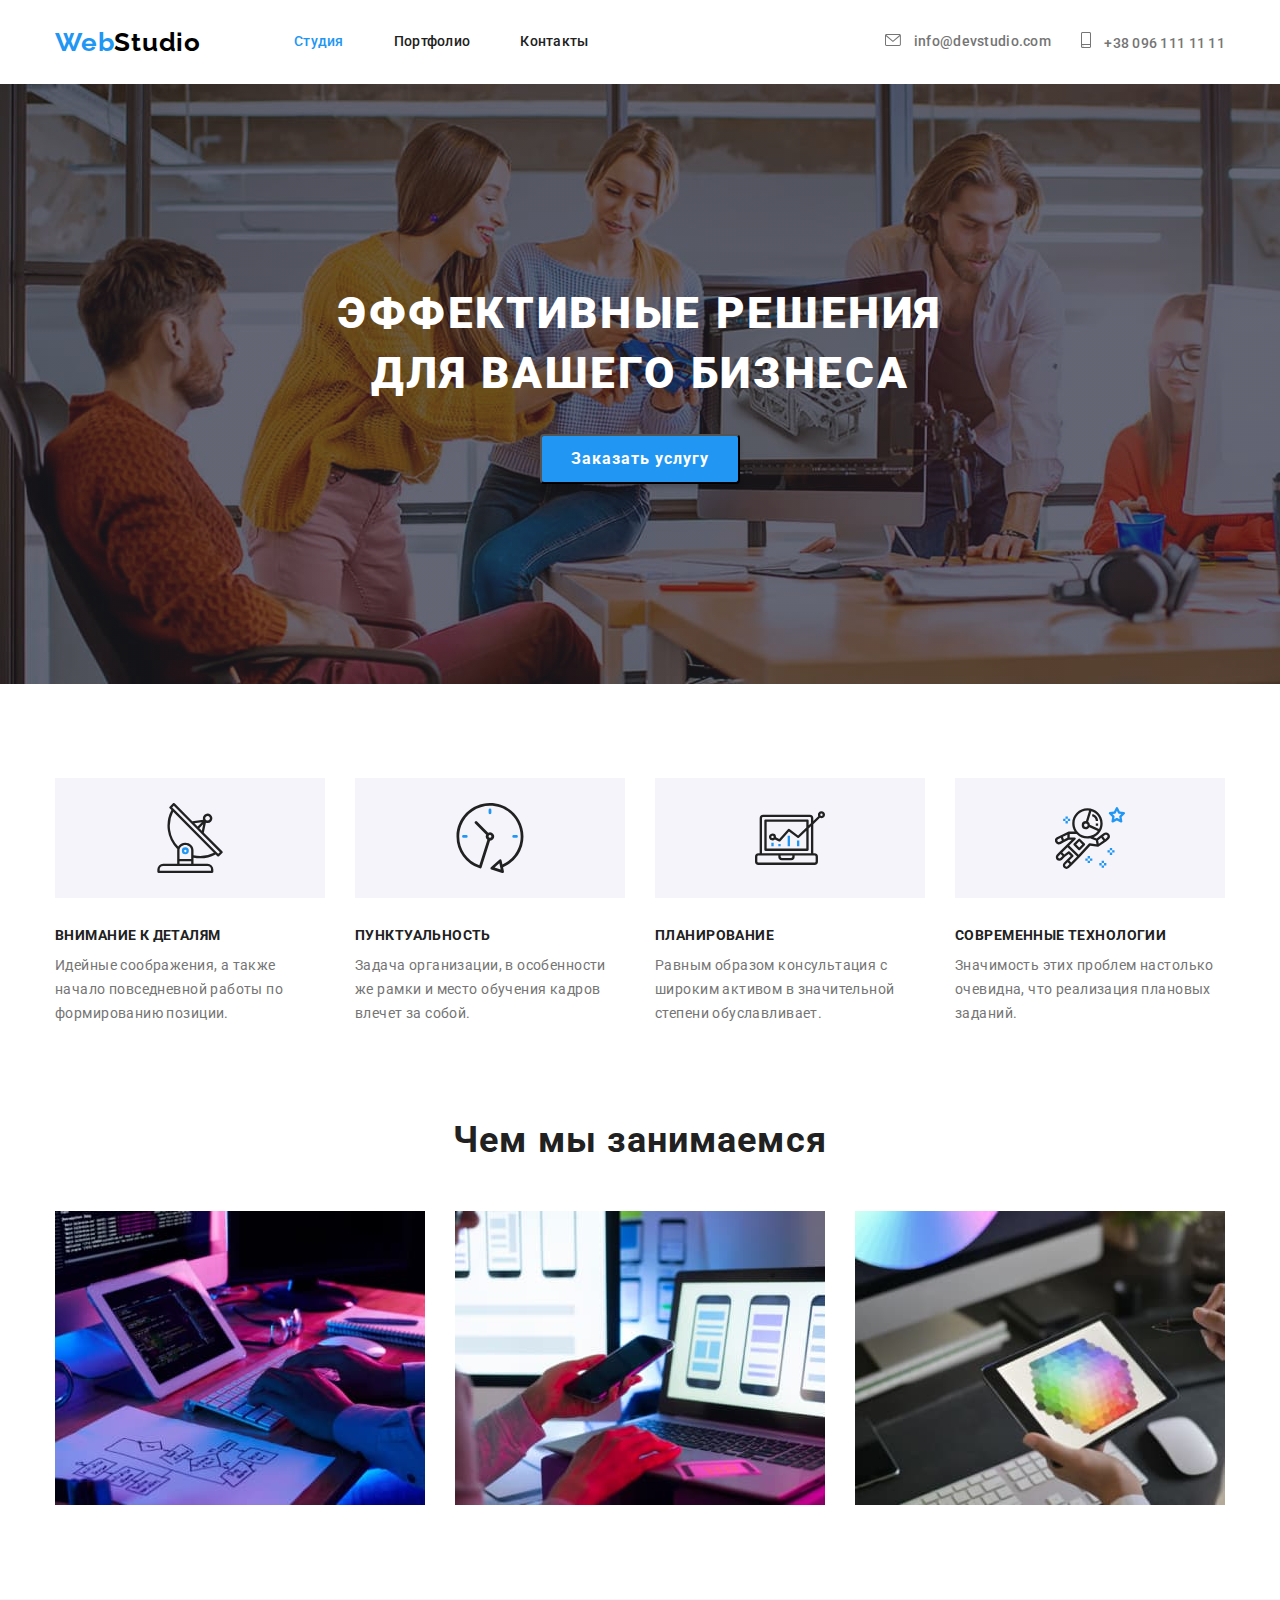
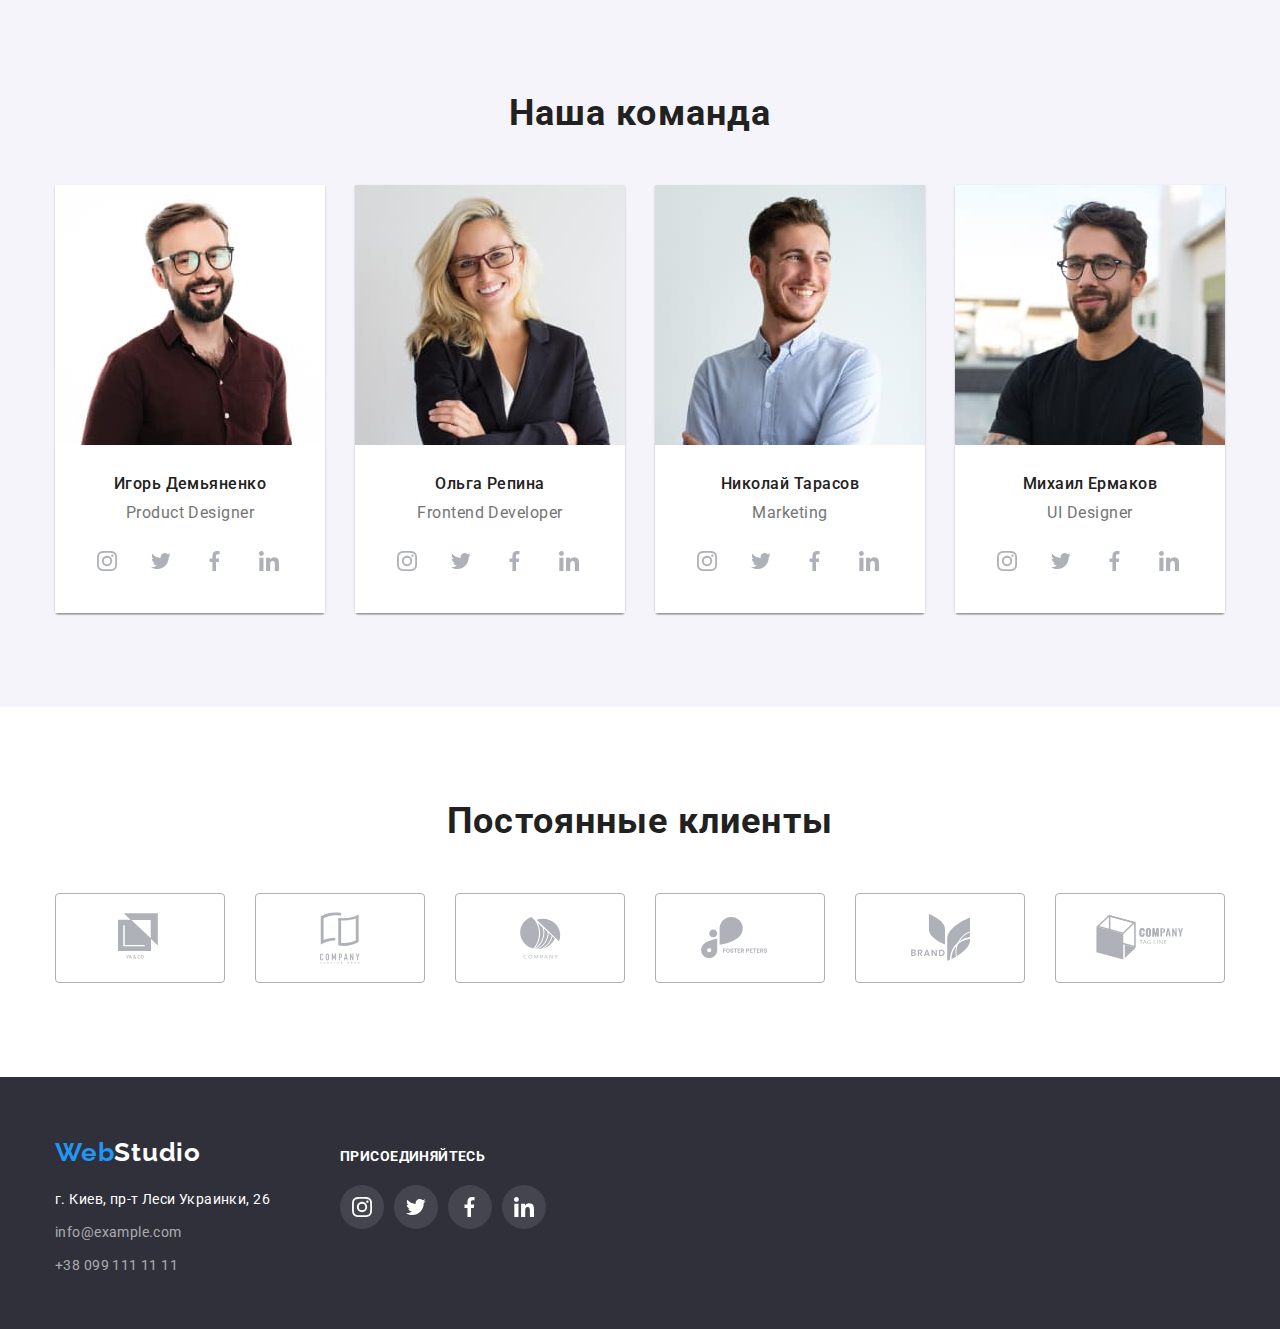
==== commit 1dd9c827: "WebStudio 100% ok" ====
--- a/index.html
+++ b/index.html
@@ -369,59 +369,65 @@
       </section>
     </main>
     <!--Footer-->
-    <footer class="footer">
-      <div class="container">
-        <a class="footer-logo link" href=""
-          >Web<span class="footer-logo-second">Studio</span>
-        </a>
-        <address class="list-adress">
-          <a
-            class="address navigation-list-link link"
-            href=" https://goo.gl/maps/Kp2JSWdoejmREXsi8"
-            >г. Киев, пр-т Леси Украинки, 26</a
-          >
+    <footer class="footer first-footer">
+      <div class="container all-footer">
+        <div>
+          <a class="footer-logo link" href=""
+            >Web<span class="footer-logo-second">Studio</span>
+          </a>
+          <address class="list-adress">
+            <a
+              class="address navigation-list-link link"
+              href=" https://goo.gl/maps/Kp2JSWdoejmREXsi8"
+              >г. Киев, пр-т Леси Украинки, 26</a
+            >
 
-          <a
-            class="navigation-list-link contacts link"
-            href="mailto:info@example.com"
-            >info@example.com</a
-          >
+            <a
+              class="navigation-list-link contacts link"
+              href="mailto:info@example.com"
+              >info@example.com</a
+            >
 
-          <a class="navigation-list-link contacts link" href="tel:+380991111111"
-            >+38 099 111 11 11</a
-          >
-          <h3 class="proba">ПРИСОЕДИНЯЙТЕСЬ</h3>
-          <ul class="list">
-            <li>
-              <a class="link icon-list-team" href="">
-                <svg class="team-svg">
+            <a
+              class="navigation-list-link contacts link"
+              href="tel:+380991111111"
+              >+38 099 111 11 11</a
+            >
+          </address>
+        </div>
+        <div class="second-footer">
+          <b class="footer-social">ПРИСОЕДИНЯЙТЕСЬ</b>
+          <ul class="list list-icon">
+            <li class="icon-footer-list">
+              <a class="link icon-footer" href="">
+                <svg class="footer-svg">
                   <use href="./images/sprite.svg#icon-instagram"></use>
                 </svg>
               </a>
             </li>
-            <li>
-              <a class="link icon-list-team" href="">
-                <svg class="team-svg">
+            <li class="icon-footer-list">
+              <a class="link icon-footer" href="">
+                <svg class="footer-svg">
                   <use href="./images/sprite.svg#icon-twitter"></use>
                 </svg>
               </a>
             </li>
-            <li>
-              <a class="link icon-list-team" href="">
-                <svg class="team-svg">
+            <li class="icon-footer-list">
+              <a class="link icon-footer" href="">
+                <svg class="footer-svg">
                   <use href="./images/sprite.svg#icon-facebook"></use>
                 </svg>
               </a>
             </li>
-            <li>
-              <a class="link icon-list-team" href="">
-                <svg class="team-svg">
+            <li class="icon-footer-list">
+              <a class="link icon-footer" href="">
+                <svg class="footer-svg">
                   <use href="./images/sprite.svg#icon-linkedin"></use>
                 </svg>
               </a>
             </li>
           </ul>
-        </address>
+        </div>
       </div>
     </footer>
   </body>
--- a/css/styles.css
+++ b/css/styles.css
@@ -417,9 +417,51 @@
   letter-spacing: 0.03em;
   color: var(--contacts-color);
 }
-
-.proba {
-  text-align: center;
+.first-footer {
+  display: flex;
+  align-items: baseline;
+}
+.second-footer {
+  margin-left: 70px;
+}
+.list-icon {
+  display: flex;
+  margin-top: 20px;
+}
+.footer-social {
+  font-style: normal;
+  font-weight: 700;
+  font-size: 14px;
+  line-height: 16px;
+  letter-spacing: 0.03em;
+  text-transform: uppercase;
+  color: #ffffff;
+}
+.icon-footer {
+  display: flex;
+  align-items: center;
+  justify-content: center;
+  width: 44px;
+  height: 44px;
+  background: rgba(255, 255, 255, 0.1);
+  border-radius: 50%;
+}
+.icon-footer:hover {
+  background-color: var(--accent-color);
+}
+.footer-svg {
+  display: flex;
+  width: 20px;
+  height: 20px;
+  fill: white;
+}
+
+.icon-footer-list:not(:last-child) {
+  margin-right: 10px;
+}
+.all-footer {
+  display: flex;
+  align-items: baseline;
 }
 
 /*------END FOOTER------*/
